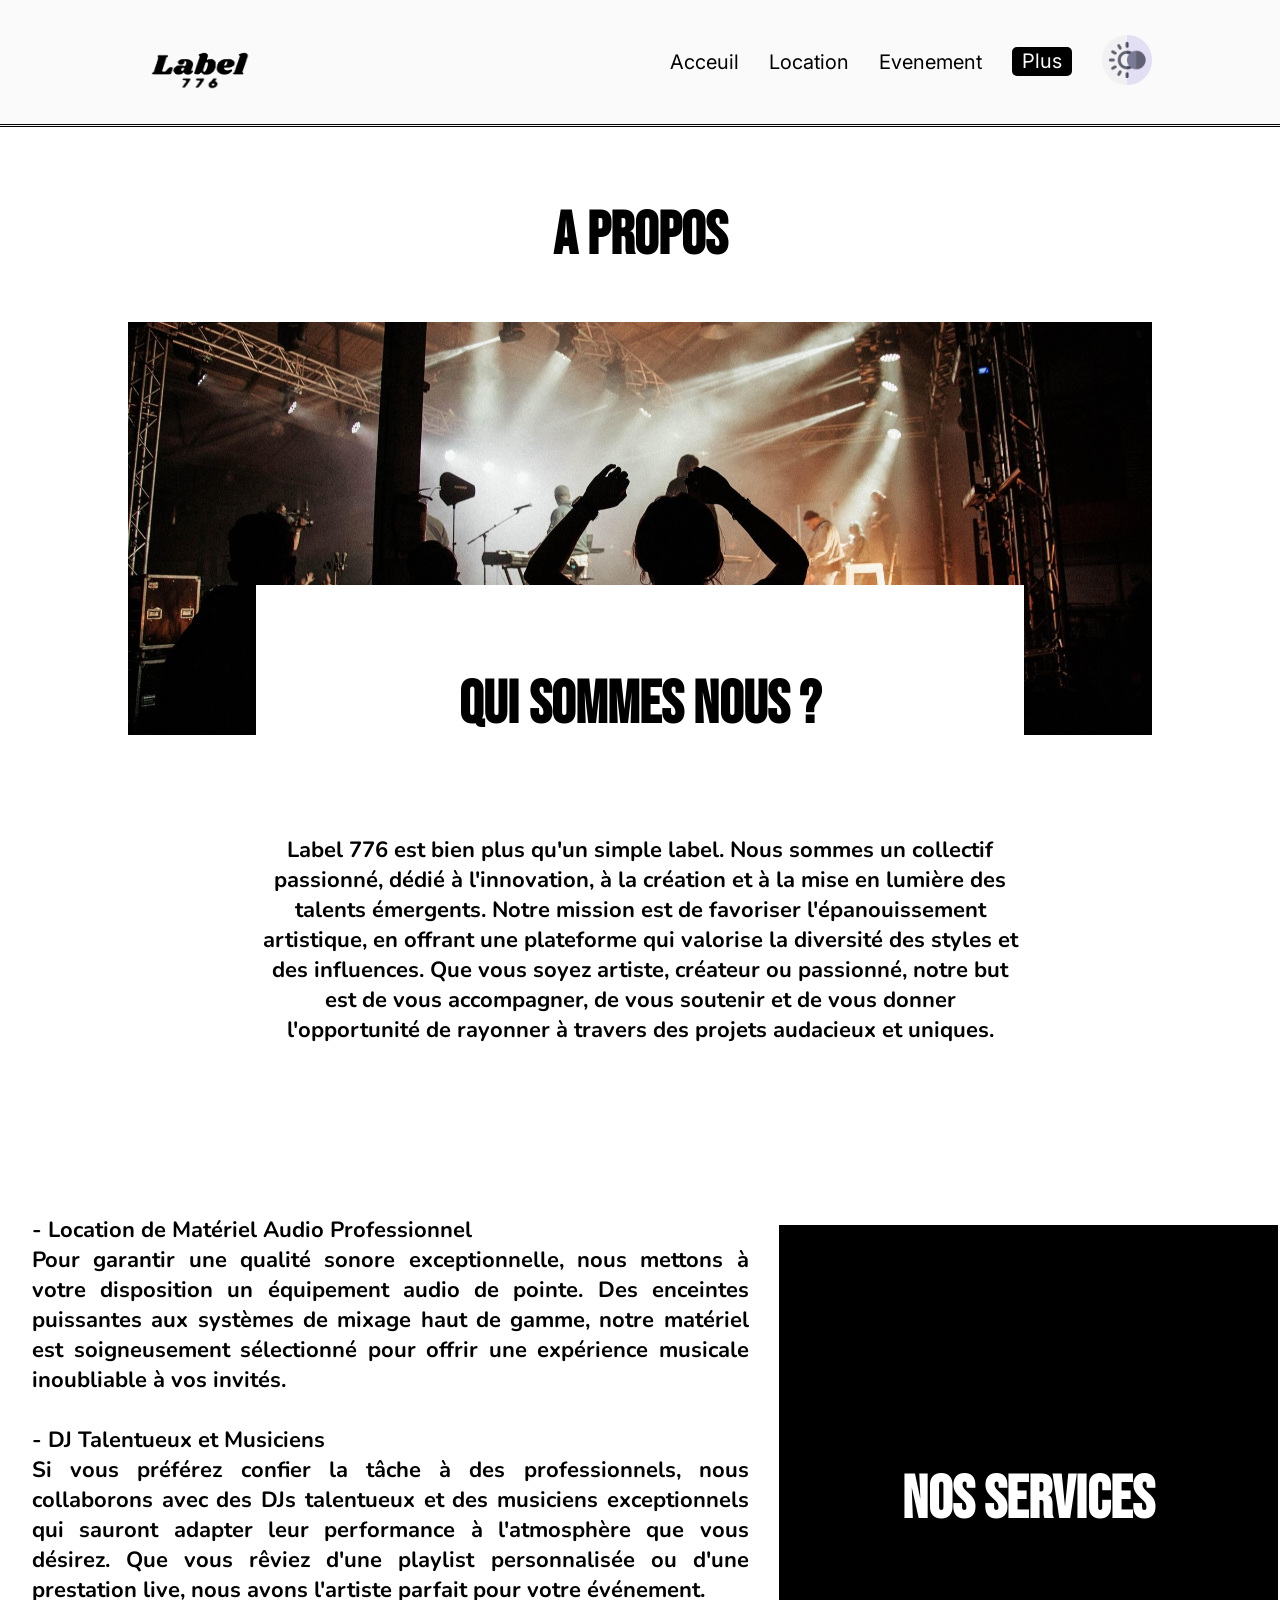
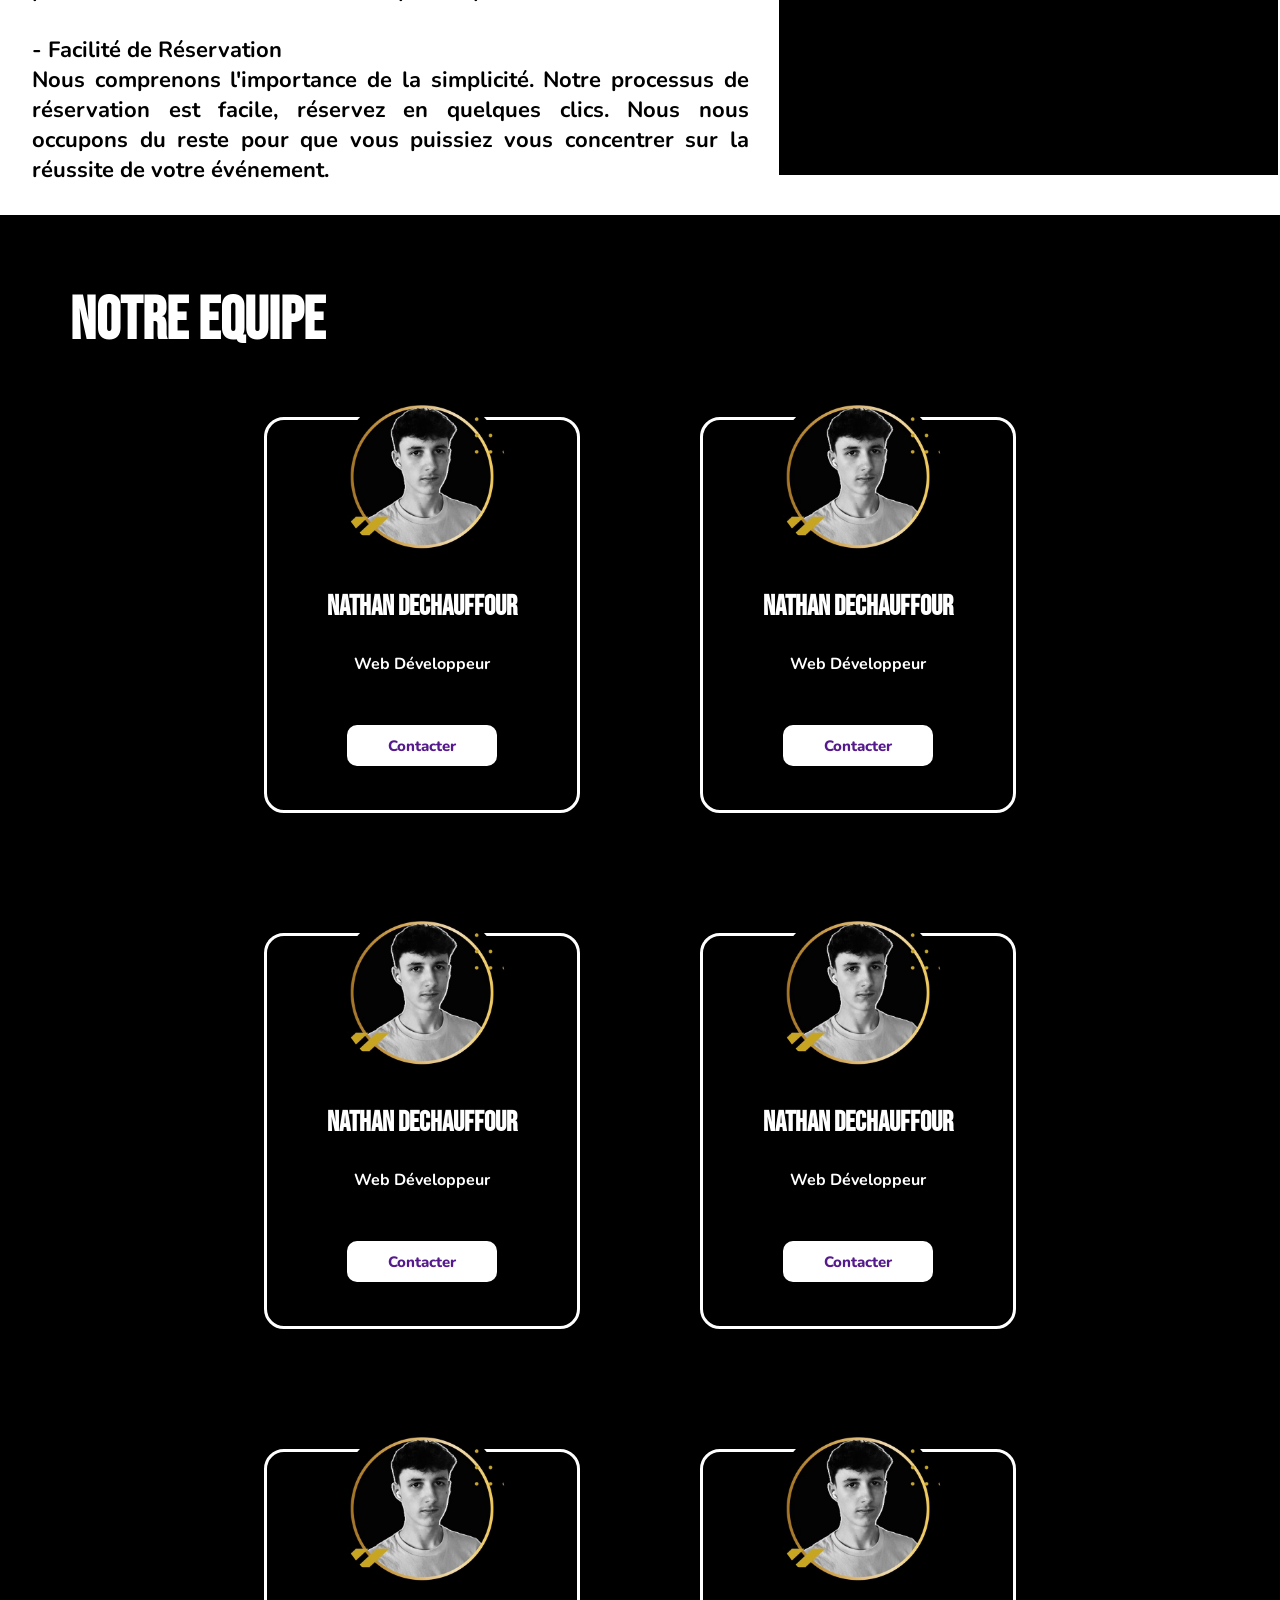
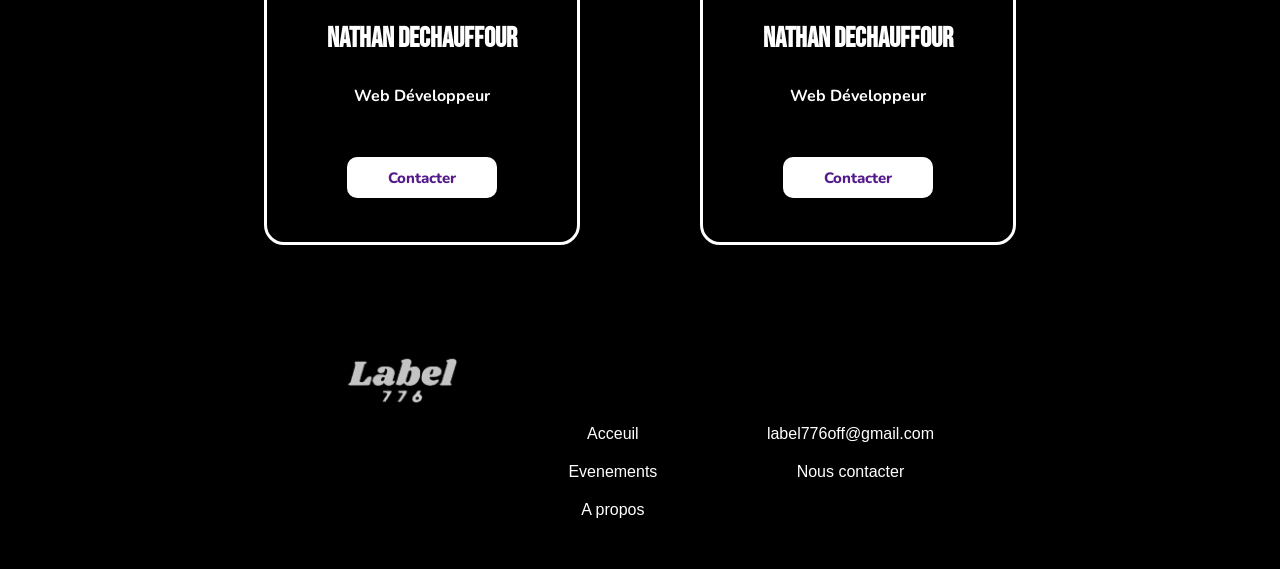
==== apropos.html @ 199157a5 "Add files via upload" ====
<!DOCTYPE html>
<html lang="fr">
  <head>
    <meta charset="UTF-8" />
    <meta name="viewport" content="width=device-width, initial-scale=1.0" />
    <title>Label 776</title>
    <link rel="stylesheet" href="apropos.css" />
  </head>
  <body>
    <nav id="navbar">
      <a href="index.html">
        <img id="minilogo" class="lab" src="img/Label.png" />
      </a>
      <li>
        <ul>
          <a href="index.html">Acceuil</a>
        </ul>
        <ul>
          <a href="location.html">Location</a>
        </ul>
        <ul>
          <a href="">Evenement</a>
        </ul>
        <ul>
          <a id="plus" href="selection.html">Plus</a>
        </ul>

        <img id="btntheme" src="img/thème-logo.png" />
      </li>
    </nav>
    <div id="navtel" class="navtel">
      <h1 id="navtelbtn">Menu</h1>
      <ul id="nav_list" class="nav__list">
        <li class="nav__item1"><a href="index.html">Accueil</a></li>
        <li class="nav__item2"><a href="location.html">Location</a></li>
        <li class="nav__item1"><a href="#">Stream</a></li>
        <li class="nav__item2"><a href="#">Evenement</a></li>
        <li class="nav__item1"><a href="#">Shop</a></li>
        <li class="nav__item2"><a href="#">A propos</a></li>
        <li class="nav__item1"><a href="#">Contact</a></li>
        <img id="btntheme1" src="img/thème-logo.png" />
      </ul>
    </div>
    <div class="box1">
      <h1>A PROPOS</h1>
      <img class="fondimg" src="img/concert-5878452_1920.jpg" alt="" />
      <div class="box">
        <h1>Qui sommes nous ?</h1>
      </div>
      <h3>
        Label 776 est bien plus qu'un simple label. Nous sommes un collectif
        passionné, dédié à l'innovation, à la création et à la mise en lumière
        des talents émergents. Notre mission est de favoriser l'épanouissement
        artistique, en offrant une plateforme qui valorise la diversité des
        styles et des influences. Que vous soyez artiste, créateur ou passionné,
        notre but est de vous accompagner, de vous soutenir et de vous donner
        l'opportunité de rayonner à travers des projets audacieux et uniques.
      </h3>
      <div class="main_content">
        <h3>
          <strong>- Location de Matériel Audio Professionnel<br /></strong>

          Pour garantir une qualité sonore exceptionnelle, nous mettons à votre
          disposition un équipement audio de pointe. Des enceintes puissantes
          aux systèmes de mixage haut de gamme, notre matériel est soigneusement
          sélectionné pour offrir une expérience musicale inoubliable à vos
          invités.
          <br /><br />

          <strong>- DJ Talentueux et Musiciens<br /></strong>

          Si vous préférez confier la tâche à des professionnels, nous
          collaborons avec des DJs talentueux et des musiciens exceptionnels qui
          sauront adapter leur performance à l'atmosphère que vous désirez. Que
          vous rêviez d'une playlist personnalisée ou d'une prestation live,
          nous avons l'artiste parfait pour votre événement.
          <br /><br />

          <strong>- Facilité de Réservation<br /></strong>

          Nous comprenons l'importance de la simplicité. Notre processus de
          réservation est facile, réservez en quelques clics. Nous nous occupons
          du reste pour que vous puissiez vous concentrer sur la réussite de
          votre événement.
        </h3>
        <div><h1>NOS SERVICES</h1></div>
      </div>
      <div class="box2">
        <h1>NOTRE EQUIPE</h1>
        <div class="group">
          <div class="box">
            <img
              src="img/avatars-UzO5W8lHLGIF0X9T-jTVQuA-t500x500.jpg"
              alt=""
            />
            <h2>Nathan DECHAUFFOUR</h2>
            <h4>Web Développeur</h4>
            <a href="">Contacter</a>
          </div>
          <div class="box">
            <img
              src="img/avatars-UzO5W8lHLGIF0X9T-jTVQuA-t500x500.jpg"
              alt=""
            />
            <h2>Nathan DECHAUFFOUR</h2>
            <h4>Web Développeur</h4>
            <a href="">Contacter</a>
          </div>
          <div class="box">
            <img
              src="img/avatars-UzO5W8lHLGIF0X9T-jTVQuA-t500x500.jpg"
              alt=""
            />
            <h2>Nathan DECHAUFFOUR</h2>
            <h4>Web Développeur</h4>
            <a href="">Contacter</a>
          </div>
          <div class="box">
            <img
              src="img/avatars-UzO5W8lHLGIF0X9T-jTVQuA-t500x500.jpg"
              alt=""
            />
            <h2>Nathan DECHAUFFOUR</h2>
            <h4>Web Développeur</h4>
            <a href="">Contacter</a>
          </div>
          <div class="box">
            <img
              src="img/avatars-UzO5W8lHLGIF0X9T-jTVQuA-t500x500.jpg"
              alt=""
            />
            <h2>Nathan DECHAUFFOUR</h2>
            <h4>Web Développeur</h4>
            <a href="">Contacter</a>
          </div>
          <div class="box">
            <img
              src="img/avatars-UzO5W8lHLGIF0X9T-jTVQuA-t500x500.jpg"
              alt=""
            />
            <h2>Nathan DECHAUFFOUR</h2>
            <h4>Web Développeur</h4>
            <a href="">Contacter</a>
          </div>
        </div>
      </div>
    </div>
    <footer>
      <img src="img/Label.png" alt="" />
      <span>
        <h3>Explorer</h3>
        <a>Acceuil</a>
        <a>Evenements</a>
        <a href="apropos.html">A propos</a>
      </span>
      <span>
        <h3>Contact</h3>
        <a href="mailto:label776off@gmail.com">label776off@gmail.com</a>
        <a>Nous contacter</a>
      </span>
    </footer>
    <script src="apropos.js"></script>
  </body>
</html>
---- apropos.css ----
@import url('https://fonts.googleapis.com/css2?family=Dokdo&family=Inter:wght@100..900&display=swap');
@import url('https://fonts.googleapis.com/css2?family=Dokdo&family=Inter:wght@100..900&family=Julee&display=swap');
@import url('https://fonts.googleapis.com/css2?family=Dokdo&display=swap');
@import url('https://fonts.googleapis.com/css2?family=Archivo+Black&display=swap');
@import url('https://fonts.googleapis.com/css2?family=Archivo+Black&family=Jua&display=swap');
@import url('https://fonts.googleapis.com/css2?family=Afacad+Flux:wght@100..1000&family=Lemon&display=swap');
@import url('https://fonts.googleapis.com/css2?family=Julee&display=swap');
@import url('https://fonts.googleapis.com/css2?family=Bebas+Neue&display=swap');
@import url('https://fonts.googleapis.com/css2?family=Nunito:ital,wght@0,200..1000;1,200..1000&display=swap');
:root{
    --mainbackcolor: white;
    --maintextcolor: black;
    --mainboxcolor: #D9D9D9;
    --mainsecondtextcolor: 808080;
}

html {
    -webkit-text-size-adjust: 100%; /* Pour Safari/Chrome */
    -ms-text-size-adjust: 100%;    /* Pour Internet Explorer */
    text-size-adjust: 100%;        /* Standard */
}

body{
    margin: 0;
    padding: 0;
    background-color: var(--mainbackcolor);
    overflow:auto;

}

.body_noscool{
    overflow: none;
}

*{
    text-decoration: none;
    margin: 0;
    padding: 0;
}

#navbar{
    z-index: 6;
    display: flex;
    position: fixed;
    margin: 0;
    padding: 0;
    width: 100%;
    height: auto;
    padding-bottom:30px ;
    backdrop-filter: blur(10px);
    top: 0;
    transition: top 0.3s;
    background-color: #d9d9d922;
    border-bottom-style: double;
    border-bottom-color: black;
}

.lab{
    width: 100px;
    height: 40px;
    filter: saturate(0);
    filter:brightness(0);
    margin-left: 150px;
    margin-top: 50px;
}

nav li{
    display: flex;
    flex-wrap: wrap;
    text-decoration: none;
    list-style: none;
    position: absolute;
    right: 0;
    margin-right: 10%;
    margin-top: 50px;

}


nav li a{
    margin-right: 30px;
    font-family: Inter;
    font-size: 20px;    
    color: var(--maintextcolor);
    
}



nav li img{
    height: 50px;
    margin-top: -15px;
}

nav li img:hover{
    cursor: pointer;
}


#plus{
    display: flex;
    justify-content: center;
    width: 60px;
    height: 27px;
    background-color: var(--maintextcolor);
    color: var(--mainbackcolor);
    border-radius: 5px;
    margin-top: -3px;
    padding-top: 2px;
}

@media screen and (max-width:900px) {
    .lab{
        margin-left: 30px;
    }
}

.navtel{
    z-index: 7;
    top: 0;
    position: fixed;
    width: 100%;
display: none;
justify-content: center;
flex-direction: column;
align-items: center;
height: auto;
background-color: #d9d9d922;
backdrop-filter: blur(20px);
transition: top 0.6s;
border-bottom-style: double;
border-bottom-color: black;
}

.navtel h1 {
    width: 100%;
    text-align: center;
    font-size: clamp(40px, 30vw, 100px);
    font-family: julee;
    font-weight: 200;
    color:var(--maintextcolor);
user-select: none;
}


.nav__list {
display: none;
height: 90 vh;
color:var(--maintextcolor)
}

.nav__list__open {
    display: flex;
    flex-direction: column;
}

.navtel li {
    margin-top: 30px;
    text-decoration: none;
    display: flex;
    flex-direction: column;
align-items: center;}

.navtel li a {
    color:var(--maintextcolor);
    font-family: julee;
    font-weight: 500;
    font-size: clamp(10px, 10vw, 50px);
    
}

.navtel .nav__item1{
    animation: navtel 0.5s ease-in-out;
}

.navtel .nav__item2{
    animation: navtel2 0.5s ease-in-out;
}

@keyframes navtel {
    0% {
        margin-right: -1500px;
    }
    100%{
        margin-right: 0;
    }
}

@keyframes navtel2 {
    0% {
        margin-left: -1500px;
    }
    100%{
        margin-left: 0;
    }
}

.navtel img {
    position: fixed;
    bottom: 0;
    right: 0;
    height: 50px;
    margin-bottom: 20px;
    margin-right: 20px;
}


@media screen and (max-width: 780px) {
    #navbar{
        display: none;
    }

    .navtel{
        display: flex;
    }

    .body_noscool{
        overflow: hidden;
    }
}

.box1{
    margin-top:200px;
    height: auto;
    width: 100%;
display: flex;
flex-direction: column;
justify-content: center;
align-items: center;
}

.box1 h1{
font-family: "Bebas Neue", sans-serif;
font-size: 60px;
color: var(--maintextcolor);}

.box1 .fondimg{
    margin-top: 50px;
    width: 80%;
    height: auto;
}

.box{
    position: relative;
    top: -150px;
    width: 60%;
    background-color: var(--mainbackcolor);
    height: 240px;
    display: flex;
    justify-content: center;
    text-align: center;
    align-items: center;
}

h3{
    width: 60%;
      font-family: "Nunito", sans-serif;
  font-optical-sizing: auto;
  font-style: normal;
  font-size: 22px;
  text-align: center;
  position: relative;
  top: -140px;
  color: var(--maintextcolor);
}

@media screen and (max-width:780px) {
    .box1 .fondimg{
        width: 100%;
    }
    .box{
        position: relative;
        width: 80%;
        top: -60px;
        padding: 20px;
    }

    h3{
        top: -70px;
    }
}

.main_content{
    width: 100%;
    height: auto;
    display: flex;
    flex-wrap: wrap-reverse;
    justify-content: center;
    align-items: center;
}
.main_content h3{
    position: relative;
    top: 0;
    text-align: justify;
    width: 56%;
    padding: 30px;
}

.main_content div{
    width: 39%;
    height:550px;
    background-color: black;
    display: flex;
    justify-content: center;
    align-items: center;

}
.main_content div h1{
    color: white;
    text-align: center;
}

@media screen and (max-width:1200px) {
    .main_content div{
        width: 90%;
    }
    .main_content h3{
        width: 80%;
        font-size: 17px;
    }
}

@media screen and (max-width:520px) {
    h3{
        width: 90%;
    }
}

.box2{
    width: 100%;
    height: auto;
    background-color: black;
}

.box2 h1{
    display: flex;
    flex-wrap: wrap;
    color: white;
   margin-top: 70px;
   margin-left: 70px;
}
.group{
    display: flex;
    flex-wrap: wrap;
    justify-content: center;
}

.box2 .box{
    margin: 60px;
    position: inherit;
    display: flex;
    flex-direction: column;
    width: 270px;
    height: 350px;
    background-color: black;
    justify-content: flex-start;
    padding: 20px;
    border-radius: 20px;
    border-color: white;
    border-style: solid;
    color: white;
}

.box2 .box h2{
font-family: "Bebas Neue", sans-serif;
font-size: 28px;
    margin-top: -20px;
    margin-bottom: 50px;
}

.box2 .box h4{
font-family: "Nunito", sans-serif;
font-size: 16px;
    margin-top: -20px;
    margin-bottom: 50px;
}


.box2 .box a{
    width: 150px;
    height: 30px;
    background-color: white;
    padding-top: 11px;
    border-radius: 10px;
    font-family: "Nunito", sans-serif;
font-size: 15px;
font-weight: 800;
}

.box2 .box img{
    border-radius: 100px;
    position: relative;
    bottom:50px;
        height: 170px;
    width: 170px;
background-size: cover;
background-position: center;}

@media screen and (max-width:370px){
    .box2 .box{
width: 95%;
margin: 20px;
}
}

footer{
    width: 100%;
    height: auto;
    background-color: black;
    display: flex;
    flex-wrap: wrap;
    color: white;
    justify-content: center;
}

footer span{
    margin: 40px;
    display: flex;
    flex-direction: column;
    justify-content: flex-start;
    align-items: center;
    font-family: sans-serif;
}

footer span h3{
    position: inherit;
    margin: 20px;
    text-decoration: underline;
    width: auto;
  font-size: auto;
  text-align: none;
}

footer span a {
    color: white;
    margin: 10px;
}

footer img{
    height: 50px;
    margin: 50px;
    filter: saturate(0) invert(1);
}

@media screen and (max-width:676px) {
    footer{
        flex-direction: column;
        align-items: center;
    }
    footer img{
        height: 50px;
        width: 112.992px;
        margin: 0;
        margin-top: 50px;
        margin-bottom: 20px;
    }
    footer span{
    margin: 20px;
    display: flex;
    flex-direction: column;
    justify-content: flex-start;
    align-items: center;
    font-family: sans-serif;
    }
    
    
}
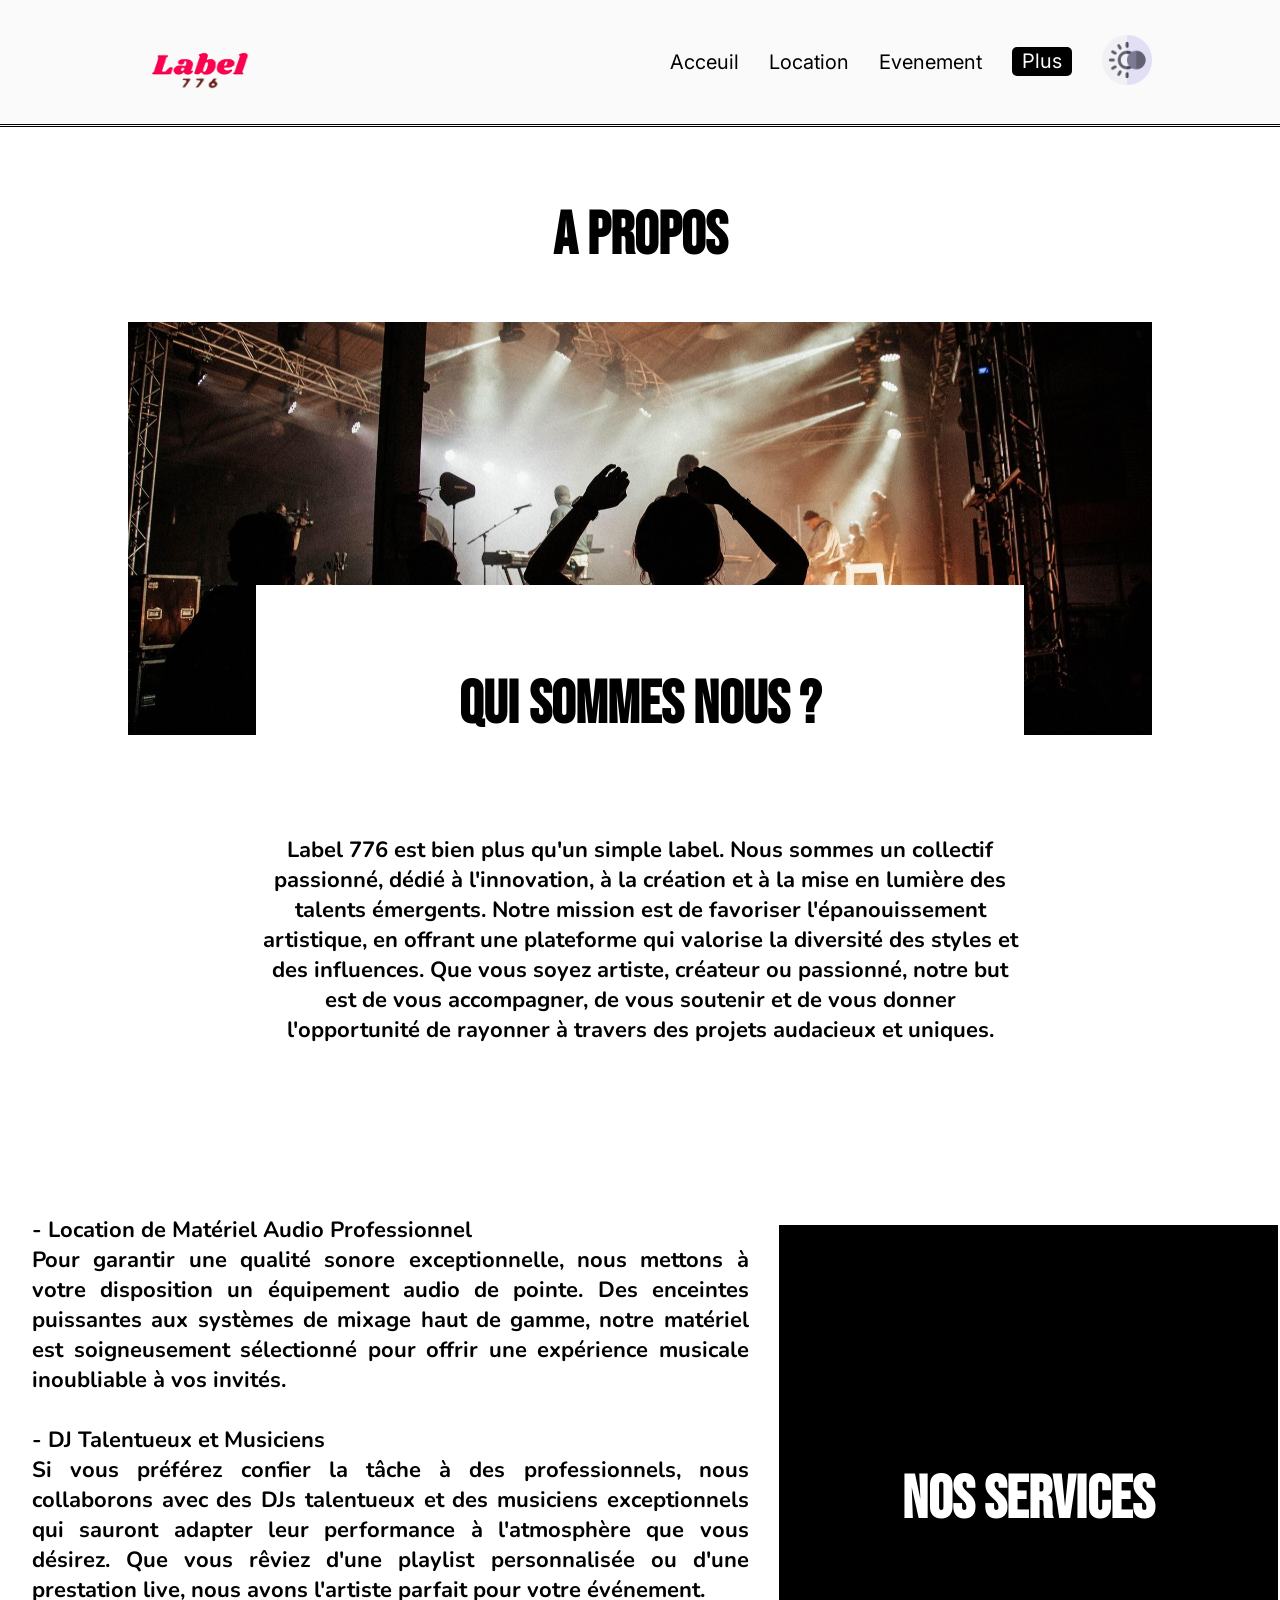
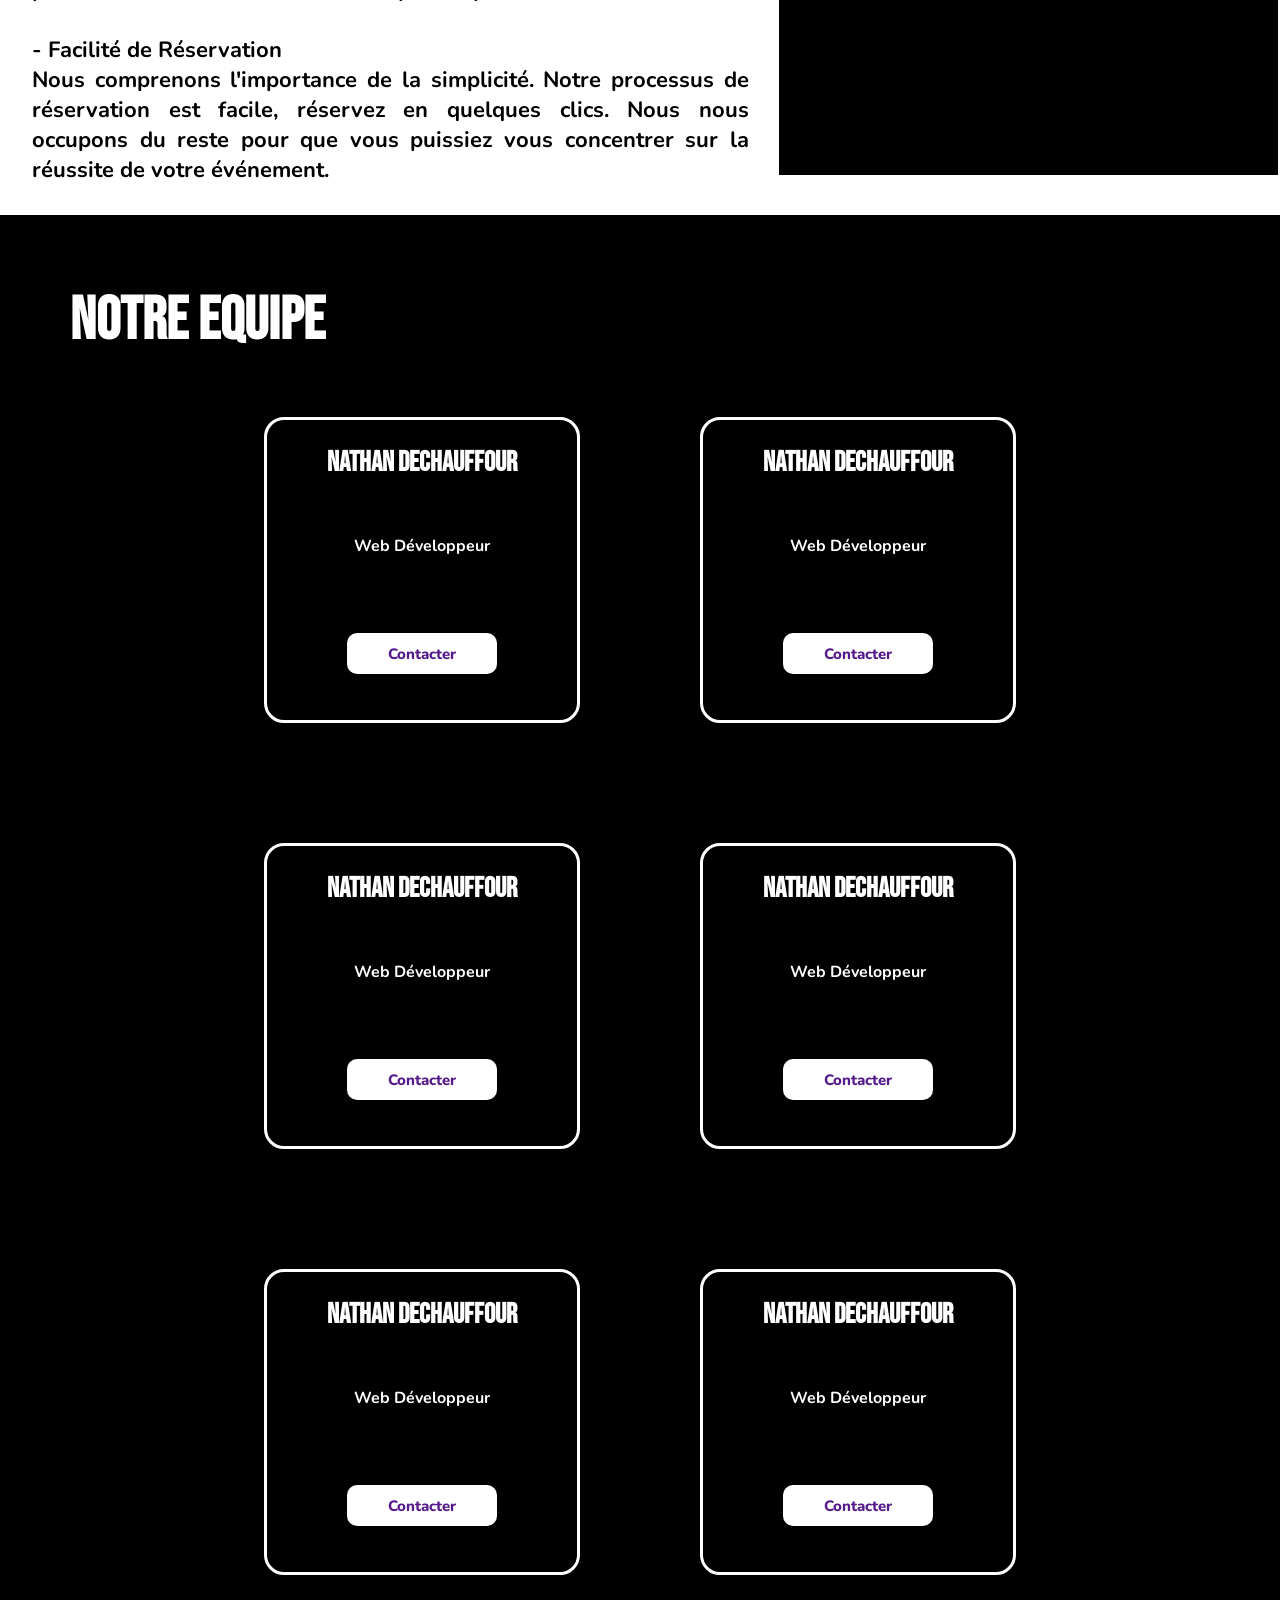
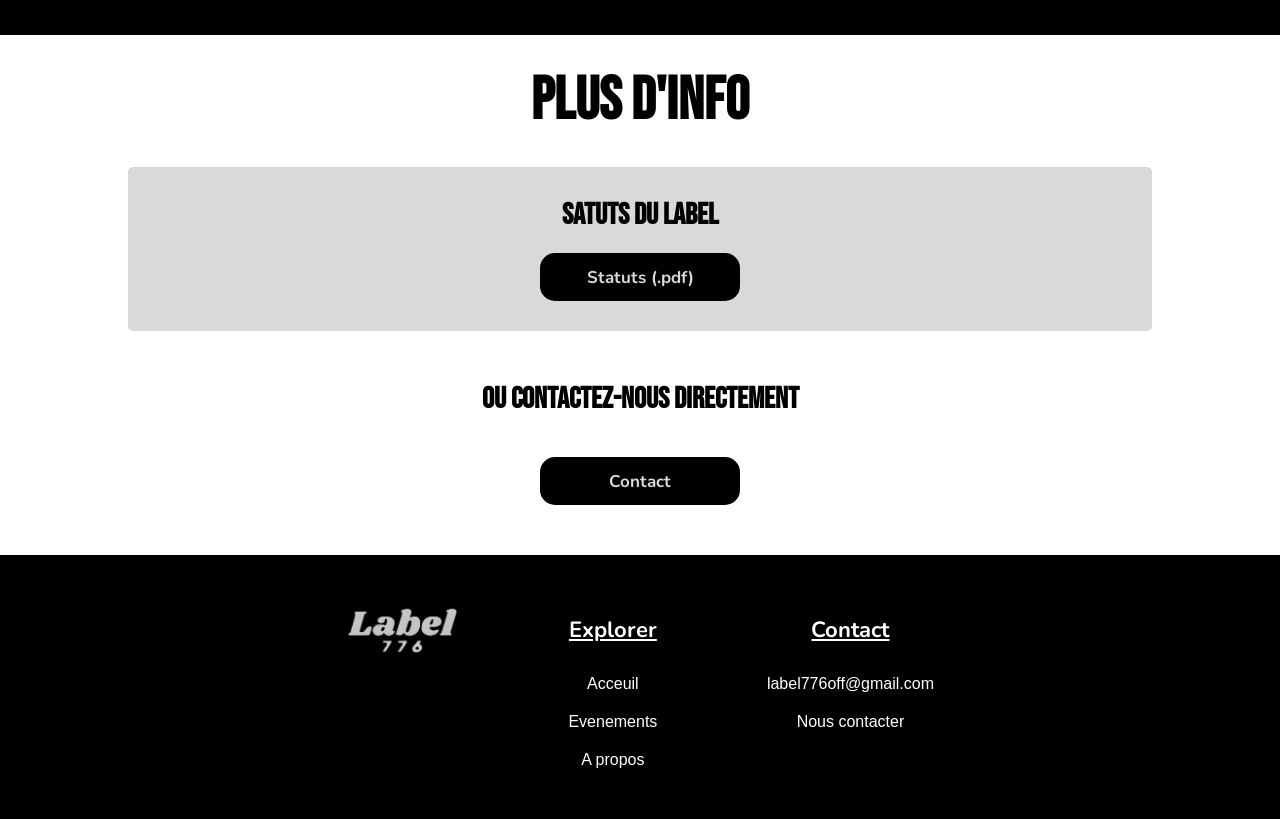
==== commit ac9608c6: "Add files via upload" ====
--- a/apropos.html
+++ b/apropos.html
@@ -89,59 +89,46 @@
         <h1>NOTRE EQUIPE</h1>
         <div class="group">
           <div class="box">
-            <img
-              src="img/avatars-UzO5W8lHLGIF0X9T-jTVQuA-t500x500.jpg"
-              alt=""
-            />
             <h2>Nathan DECHAUFFOUR</h2>
             <h4>Web Développeur</h4>
             <a href="">Contacter</a>
           </div>
           <div class="box">
-            <img
-              src="img/avatars-UzO5W8lHLGIF0X9T-jTVQuA-t500x500.jpg"
-              alt=""
-            />
             <h2>Nathan DECHAUFFOUR</h2>
             <h4>Web Développeur</h4>
             <a href="">Contacter</a>
           </div>
           <div class="box">
-            <img
-              src="img/avatars-UzO5W8lHLGIF0X9T-jTVQuA-t500x500.jpg"
-              alt=""
-            />
             <h2>Nathan DECHAUFFOUR</h2>
             <h4>Web Développeur</h4>
             <a href="">Contacter</a>
           </div>
           <div class="box">
-            <img
-              src="img/avatars-UzO5W8lHLGIF0X9T-jTVQuA-t500x500.jpg"
-              alt=""
-            />
             <h2>Nathan DECHAUFFOUR</h2>
             <h4>Web Développeur</h4>
             <a href="">Contacter</a>
           </div>
           <div class="box">
-            <img
-              src="img/avatars-UzO5W8lHLGIF0X9T-jTVQuA-t500x500.jpg"
-              alt=""
-            />
             <h2>Nathan DECHAUFFOUR</h2>
             <h4>Web Développeur</h4>
             <a href="">Contacter</a>
           </div>
           <div class="box">
-            <img
-              src="img/avatars-UzO5W8lHLGIF0X9T-jTVQuA-t500x500.jpg"
-              alt=""
-            />
             <h2>Nathan DECHAUFFOUR</h2>
             <h4>Web Développeur</h4>
             <a href="">Contacter</a>
           </div>
+        </div>
+      </div>
+      <div class="box3">
+        <h1>Plus d'info</h1>
+        <span>
+          <h2>Satuts du Label</h2>
+          <a href="doc/Statuts - Association Label776.pdf">Statuts (.pdf)</a>
+        </span>
+        <div>
+          <h2>Ou contactez-nous directement</h2>
+          <a href="">Contact</a>
         </div>
       </div>
     </div>
@@ -160,5 +147,6 @@
       </span>
     </footer>
     <script src="apropos.js"></script>
+    <script src="model.js"></script>
   </body>
 </html>
--- a/apropos.css
+++ b/apropos.css
@@ -29,7 +29,6 @@
 }
 
 .body_noscool{
-    overflow: none;
 }
 
 *{
@@ -130,6 +129,7 @@
 transition: top 0.6s;
 border-bottom-style: double;
 border-bottom-color: black;
+
 }
 
 .navtel h1 {
@@ -144,8 +144,8 @@
 
 
 .nav__list {
+overflow: auto;
 display: none;
-height: 90 vh;
 color:var(--maintextcolor)
 }
 
@@ -351,9 +351,9 @@
     display: flex;
     flex-direction: column;
     width: 270px;
-    height: 350px;
+    height: 260px;
     background-color: black;
-    justify-content: flex-start;
+    justify-content: space-evenly;
     padding: 20px;
     border-radius: 20px;
     border-color: white;
@@ -385,16 +385,15 @@
     font-family: "Nunito", sans-serif;
 font-size: 15px;
 font-weight: 800;
-}
-
-.box2 .box img{
-    border-radius: 100px;
-    position: relative;
-    bottom:50px;
-        height: 170px;
-    width: 170px;
-background-size: cover;
-background-position: center;}
+transition-duration: 0.3s;
+}
+
+.box2 .box a:hover{
+    background-color: rgb(187, 184, 0);
+    color: white;
+    transition-duration: 0.3s;
+}
+
 
 @media screen and (max-width:370px){
     .box2 .box{
@@ -402,6 +401,81 @@
 margin: 20px;
 }
 }
+
+.box3{
+    width: auto;
+    width: 100%;
+    background-color: var(--mainbackcolor);
+    display: flex;
+    flex-direction: column;
+    align-items: center;
+    text-align: center;
+    color: var(--maintextcolor);
+}
+.box3 h1{
+padding: 30px;
+}
+.box3 span{
+    display: flex;
+    flex-direction: column;
+    align-items: center;
+    background-color: var(--mainboxcolor);
+    width: 80%;
+    padding-bottom: 30px;
+    padding-top: 30px;
+    justify-content: space-between;
+    border-radius: 5px;
+}
+.box3 div{
+    display: flex;
+    flex-direction: column;
+    align-items: center;
+    background-color: var(--mainbackcolor);
+    width: 100%;
+    padding-bottom: 50px;
+    padding-top: 40px;
+    justify-content: space-between;
+}
+
+.box3 div h2{
+    font-family: "Bebas Neue", sans-serif;
+    font-size: 30px;
+    margin-bottom: 30px;
+    color: var(--maintextcolor);
+    padding: 10px;
+}
+.box3 div a {
+    width: 200px;
+    height: 35px;
+    padding-top: 13px;
+    background-color: var(--maintextcolor);
+    color: var(--mainboxcolor);
+    font-family: "Nunito", sans-serif;
+    font-size: 17px;
+    font-weight: 700;
+    border-radius: 15px;
+}
+
+.box3 span h2{
+    font-family: "Bebas Neue", sans-serif;
+    font-size: 30px;
+    margin-bottom: 20px;
+    color: var(--maintextcolor);
+
+}
+.box3 span a {
+    width: 200px;
+    height: 35px;
+    padding-top: 13px;
+    background-color: var(--maintextcolor);
+    color: var(--mainboxcolor);
+    font-family: "Nunito", sans-serif;
+    font-size: 17px;
+    font-weight: 700;
+    border-radius: 15px;
+
+}
+
 
 footer{
     width: 100%;
@@ -428,6 +502,7 @@
     text-decoration: underline;
     width: auto;
   font-size: auto;
+          color: white;
   text-align: none;
 }
 
